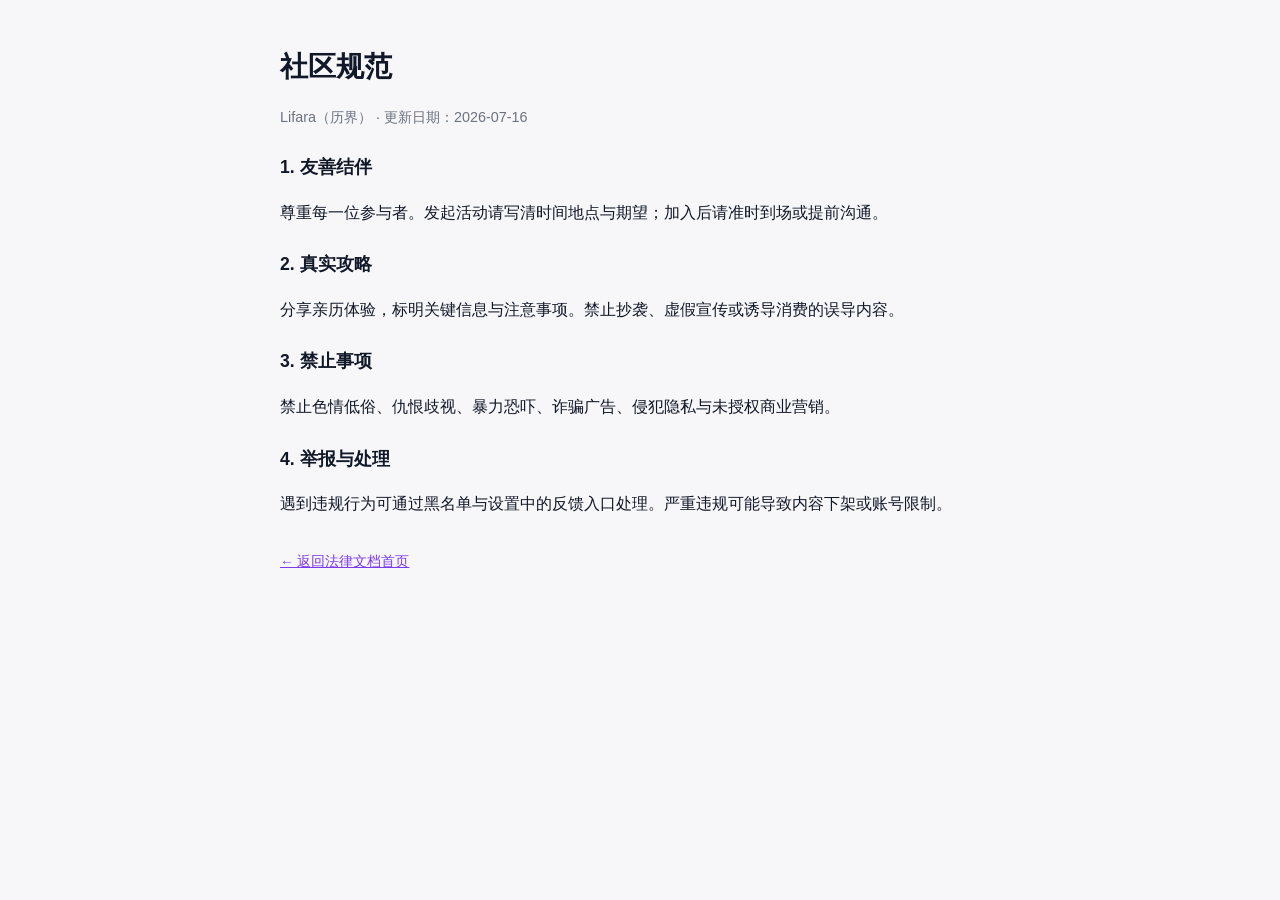
==== community.html @ 1d342fe0 "Add Lifara legal pages for GitHub Pages" ====
<!DOCTYPE html>
<html lang="zh-Hans">
<head>
  <meta charset="utf-8" />
  <meta name="viewport" content="width=device-width, initial-scale=1" />
  <title>社区规范 · Lifara 历界</title>
  <link rel="stylesheet" href="style.css" />
</head>
<body>
  <div class="wrap">
    <h1>社区规范</h1>
    <p class="meta">Lifara（历界） · 更新日期：2026-07-16</p>
    <h2>1. 友善结伴</h2>
    <p>尊重每一位参与者。发起活动请写清时间地点与期望；加入后请准时到场或提前沟通。</p>
    <h2>2. 真实攻略</h2>
    <p>分享亲历体验，标明关键信息与注意事项。禁止抄袭、虚假宣传或诱导消费的误导内容。</p>
    <h2>3. 禁止事项</h2>
    <p>禁止色情低俗、仇恨歧视、暴力恐吓、诈骗广告、侵犯隐私与未授权商业营销。</p>
    <h2>4. 举报与处理</h2>
    <p>遇到违规行为可通过黑名单与设置中的反馈入口处理。严重违规可能导致内容下架或账号限制。</p>
    <footer><p><a href="index.html">← 返回法律文档首页</a></p></footer>
  </div>
</body>
</html>
---- style.css ----
:root { color-scheme: light dark; }
body {
  margin: 0;
  font-family: -apple-system, BlinkMacSystemFont, "Segoe UI", Roboto, "PingFang SC", "Microsoft YaHei", sans-serif;
  line-height: 1.7;
  color: #111827;
  background: #f7f7fa;
  padding: 24px 16px 48px;
}
.wrap { max-width: 720px; margin: 0 auto; }
h1 { font-size: 1.75rem; margin-bottom: 0.25rem; }
.meta { color: #6b7280; font-size: 0.9rem; margin-bottom: 1.5rem; }
h2 { font-size: 1.1rem; margin-top: 1.5rem; }
a { color: #7c3aed; }
footer { margin-top: 2rem; font-size: 0.85rem; color: #6b7280; }
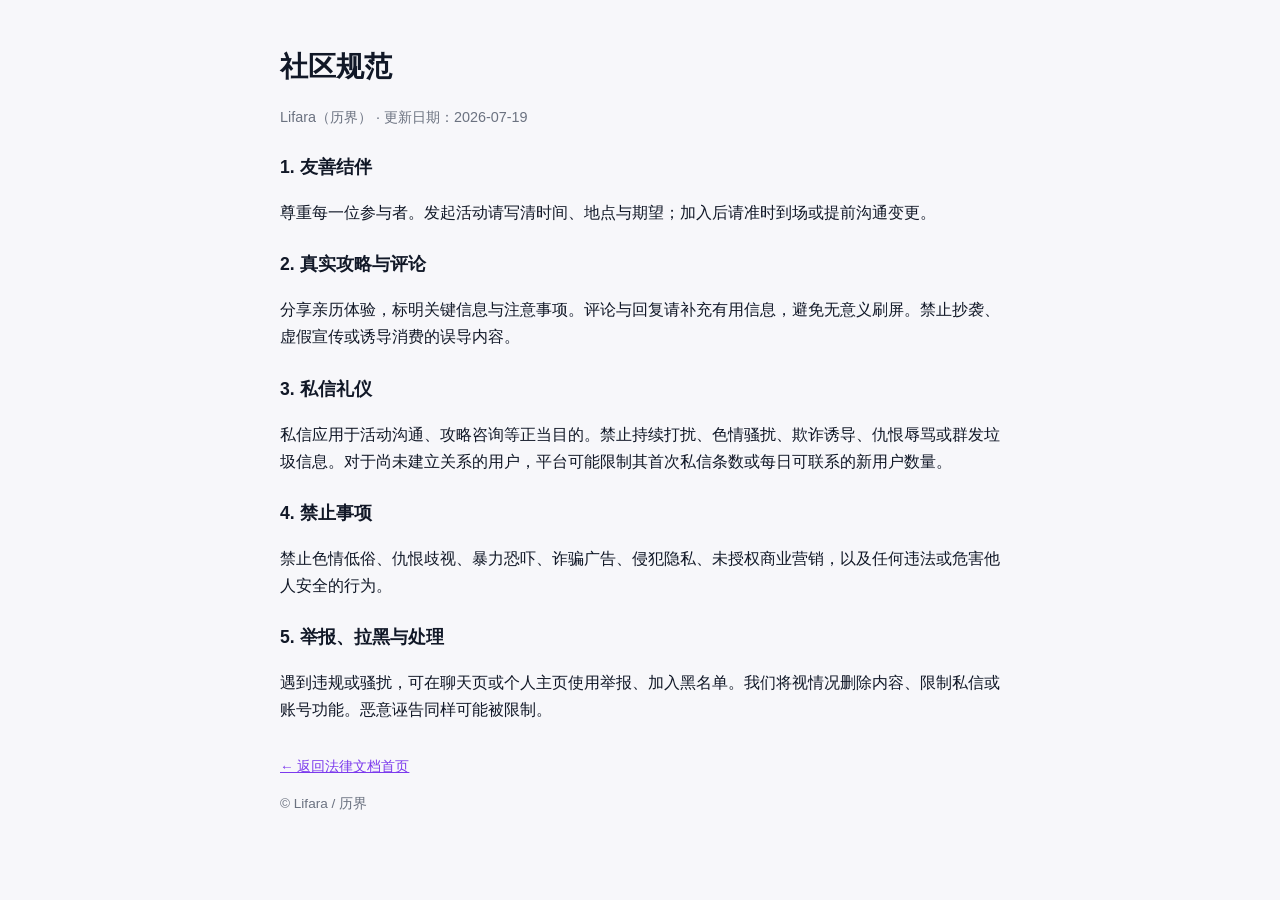
==== commit e0603e1b: "Update community guidelines for messaging etiquette" ====
--- a/community.html
+++ b/community.html
@@ -9,16 +9,27 @@
 <body>
   <div class="wrap">
     <h1>社区规范</h1>
-    <p class="meta">Lifara（历界） · 更新日期：2026-07-16</p>
+    <p class="meta">Lifara（历界） · 更新日期：2026-07-19</p>
+
     <h2>1. 友善结伴</h2>
-    <p>尊重每一位参与者。发起活动请写清时间地点与期望；加入后请准时到场或提前沟通。</p>
-    <h2>2. 真实攻略</h2>
-    <p>分享亲历体验，标明关键信息与注意事项。禁止抄袭、虚假宣传或诱导消费的误导内容。</p>
-    <h2>3. 禁止事项</h2>
-    <p>禁止色情低俗、仇恨歧视、暴力恐吓、诈骗广告、侵犯隐私与未授权商业营销。</p>
-    <h2>4. 举报与处理</h2>
-    <p>遇到违规行为可通过黑名单与设置中的反馈入口处理。严重违规可能导致内容下架或账号限制。</p>
-    <footer><p><a href="index.html">← 返回法律文档首页</a></p></footer>
+    <p>尊重每一位参与者。发起活动请写清时间、地点与期望；加入后请准时到场或提前沟通变更。</p>
+
+    <h2>2. 真实攻略与评论</h2>
+    <p>分享亲历体验，标明关键信息与注意事项。评论与回复请补充有用信息，避免无意义刷屏。禁止抄袭、虚假宣传或诱导消费的误导内容。</p>
+
+    <h2>3. 私信礼仪</h2>
+    <p>私信应用于活动沟通、攻略咨询等正当目的。禁止持续打扰、色情骚扰、欺诈诱导、仇恨辱骂或群发垃圾信息。对于尚未建立关系的用户，平台可能限制其首次私信条数或每日可联系的新用户数量。</p>
+
+    <h2>4. 禁止事项</h2>
+    <p>禁止色情低俗、仇恨歧视、暴力恐吓、诈骗广告、侵犯隐私、未授权商业营销，以及任何违法或危害他人安全的行为。</p>
+
+    <h2>5. 举报、拉黑与处理</h2>
+    <p>遇到违规或骚扰，可在聊天页或个人主页使用举报、加入黑名单。我们将视情况删除内容、限制私信或账号功能。恶意诬告同样可能被限制。</p>
+
+    <footer>
+      <p><a href="index.html">← 返回法律文档首页</a></p>
+      <p>© Lifara / 历界</p>
+    </footer>
   </div>
 </body>
 </html>
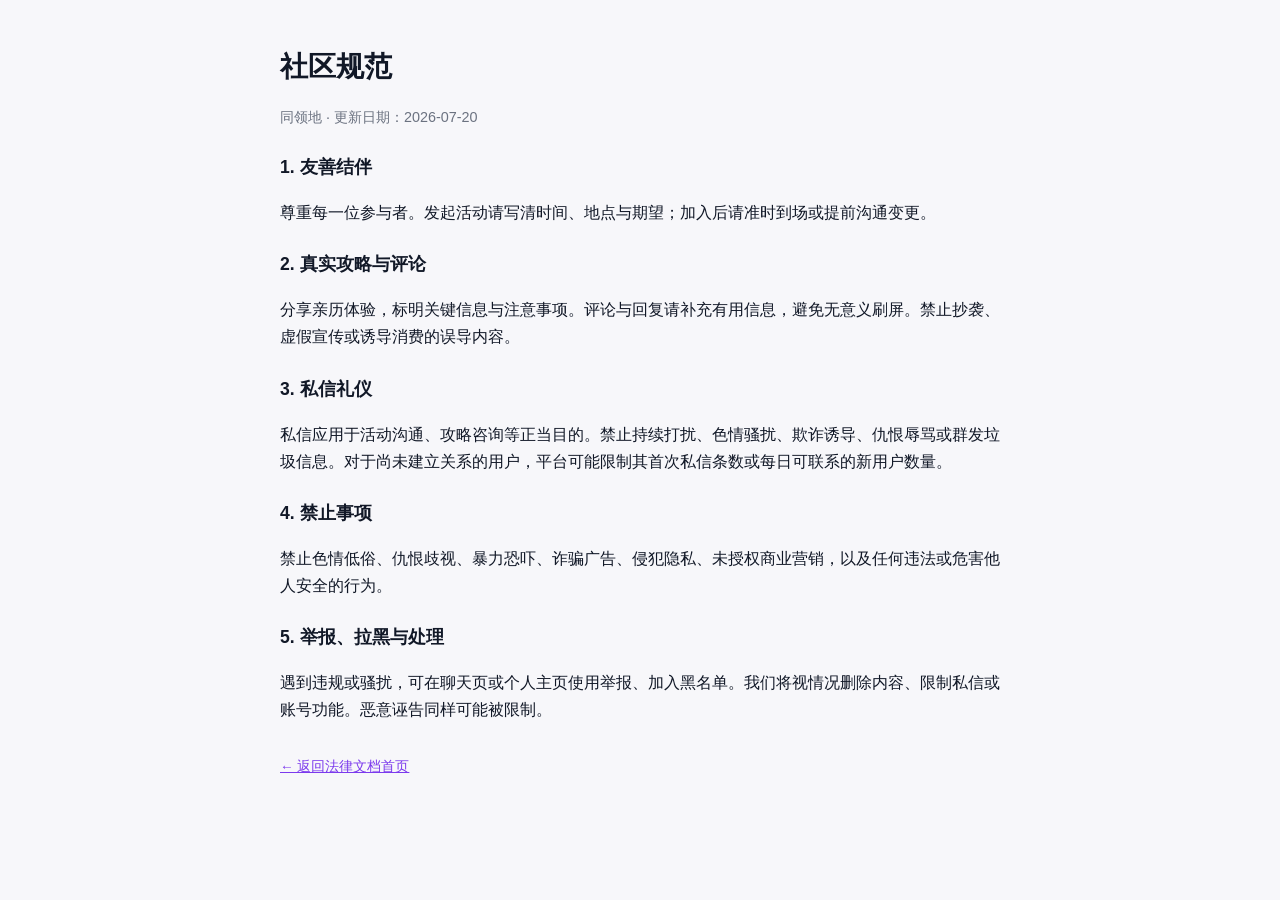
==== commit df2b5e75: "Update legal docs brand to 同领地 Co-authored-by: Cursor <cursoragent@cursor.com>" ====
--- a/community.html
+++ b/community.html
@@ -3,13 +3,13 @@
 <head>
   <meta charset="utf-8" />
   <meta name="viewport" content="width=device-width, initial-scale=1" />
-  <title>社区规范 · Lifara 历界</title>
+  <title>社区规范 · 同领地</title>
   <link rel="stylesheet" href="style.css" />
 </head>
 <body>
   <div class="wrap">
     <h1>社区规范</h1>
-    <p class="meta">Lifara（历界） · 更新日期：2026-07-19</p>
+    <p class="meta">同领地 · 更新日期：2026-07-20</p>
 
     <h2>1. 友善结伴</h2>
     <p>尊重每一位参与者。发起活动请写清时间、地点与期望；加入后请准时到场或提前沟通变更。</p>
@@ -28,7 +28,6 @@
 
     <footer>
       <p><a href="index.html">← 返回法律文档首页</a></p>
-      <p>© Lifara / 历界</p>
     </footer>
   </div>
 </body>
